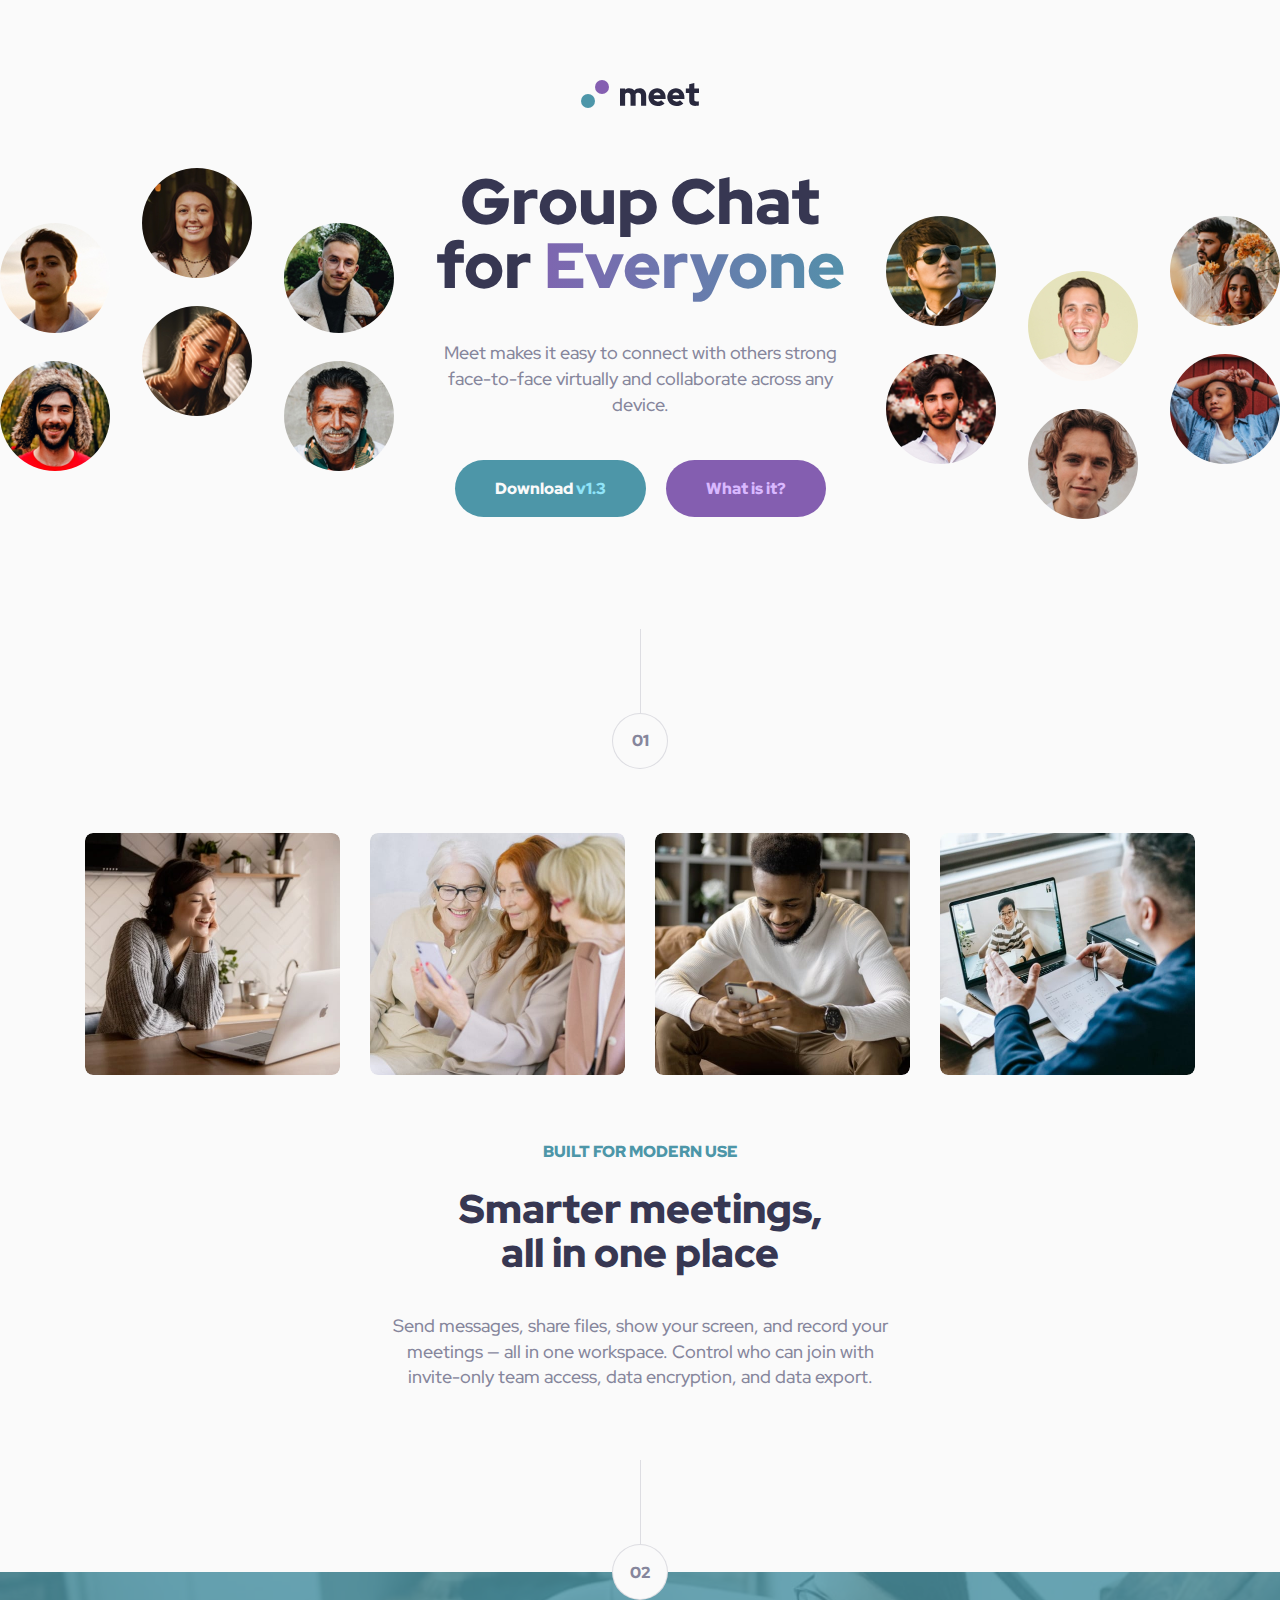
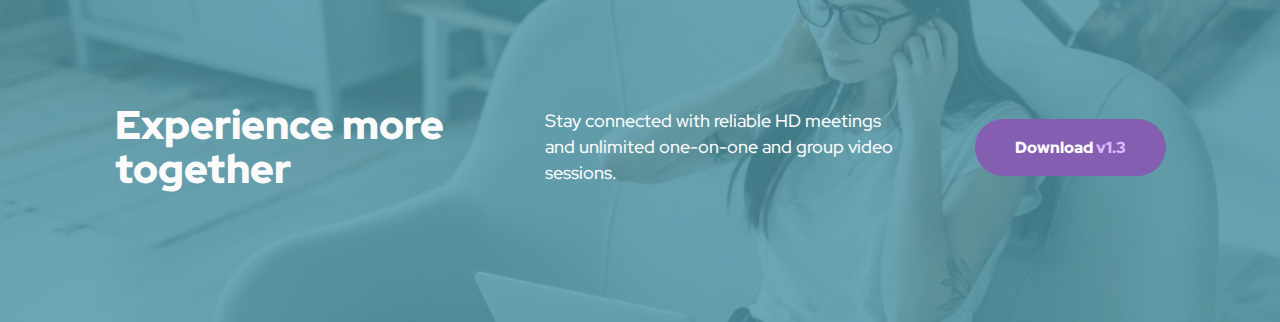
==== index.html @ d9fc196e "final commit" ====
<!DOCTYPE html>
<html lang="en">
<head>
  <meta charset="UTF-8">
  <meta name="viewport" content="width=device-width, initial-scale=1.0">

  <link rel="icon" type="image/png" sizes="32x32" href="./assets/favicon-32x32.png">
  <link rel="stylesheet" href="styles.css">
  <title>Frontend Mentor | Meet landing page</title>
</head>
<body>
  <div>
    <header aria-label="header logo">
      <a href="index.html">
        <div class="meet-logo">
          <img class="meet" src="starter-code/assets/logo.svg" alt="meet logo">
        </div>
      </a>

    </header>
    <!-- hero section wrapper -->
    <main class="hero-wrapper flex-hero" aria-label="banner">
      <div class="hero-img hero-img-left"></div>
      <div class="hero-img-mobile">
        <img src="starter-code/assets/tablet/image-hero.png" alt="">
      </div>
      <div class="hero">
        <h1 class="h1 pb-42">Group Chat<br> for <span class="gradient-text">Everyone</span> </h1>
        <p class="body-text pb-42">Meet makes it easy to connect with others strong face-to-face virtually and collaborate across any device.</p>
        <div class="btn">
          <button class="btn-1">Download <span>v1.3</span></button>
          <button class="btn-2">What is it?</button>
        </div>
      </div>

      <div class="hero-img hero-img-right"></div>
    </main>

    <section class="divider" aria-label="second divider">
      <span class="number-bar flex"></span>
      <span class="number-one flex">01</span>
    </section>

    <!-- photo gallery section -->
    <section class="photo-gallery-wrapper" aria-label="photo gallery">
      <div class="gallery-grid">
        <div class="gallery-container">
          <img src="starter-code/assets/desktop/image-woman-in-videocall.jpg" alt="woman during video call">
        </div>
        <div class="gallery-container">
          <img src="starter-code/assets/desktop/image-women-videochatting.jpg" alt="weman videochatting">
        </div>


        <div class="gallery-container">
          <img src="starter-code/assets/desktop/image-man-texting.jpg" alt="man on a video call">
        </div>
        <div class="gallery-container">
          <img class="d" src="starter-code/assets/desktop/image-men-in-meeting.jpg" alt="men on a video call">
        </div>
      </div>
    </section>

    <!-- explainer section wrapper -->
    <section class="explainer-section-wrapper flex" aria-label="product explainer">
      <span class="overline">Built for modern use</span>
      <h2 class="h2">Smarter meetings,<br>all in one place</h2>
      <p class="body-text">Send messages, share files, show your screen, and record your meetings — all in one workspace. Control who can join with invite-only team access, data encryption, and data export.</p>
    </section>
  </div>

  <section class="divider-2" aria-label="divider">
    <span class="number-bar flex"></span>
    <span class="number-two flex">02</span>
  </section>

  <!-- footer section -->
  <div class="footer-wrapper flex">
    <footer class="flex">
      <h3 class="h2">Experience more together</h3>
      <p class="body-text">Stay connected with reliable HD meetings and unlimited one-on-one and group video sessions.</p>
      <button class="btn-3">Download <span>v1.3</span></button>
    </footer>
  </div>
</body>
</html>
---- styles.css ----
@import url('https://fonts.googleapis.com/css2?family=Red+Hat+Display:wght@300;400;500;600;700;900&display=swap');

* {
  margin: 0;
  padding: 0;
  text-decoration: 0;
  box-sizing: border-box;
  font-size: 16px;
}

/* A elements that don't have a class get default styles */
a:not([class]) {
  text-decoration-skip-ink: auto;
}

/* Make images easier to work with */
img,
picture {
  max-width: 100%;
  display: block;
  line-height: 0;
}

/* Inherit fonts for inputs and buttons */
input,
button,
textarea,
select {
  font: inherit;
}


/* remove all button styles */
button {
  all: unset;
  cursor: pointer;
}

/* colors  */
:root {
  /* primary */
  --dark-cyan: hsla(192, 37%, 48%, 1);
  --dark-violet: hsla(268, 34%, 53%, 1);
  /* secondary */
  --light-cyan: hsla(192, 90%, 77%, 1);
  --light-violet: hsla(268, 100%, 86%, 1);
  /* neutral */
  --black: rgb(55, 55, 82);
  --gray: hsla(240, 10%, 57%, 1);
  --light-gray: hsla(240, 10%, 57%, 0.25);
  --white: hsla(0, 0%, 98%, 1);
  /* buttom hover */
  --cyan-hover: hsla(192, 54%, 64%, 1);
  --violet-hover: hsla(268, 55%, 71%, 1);
}

body {
  min-height: 100vh;
  line-height: 1.3;
  text-rendering: optimizeSpeed;
  font-family: 'IBM Plex Sans';
  background-color: var(--white);
  margin: 0;
}

/* *** utilities *** */

/* headings */
.h1,
.gradient-text {
  font: 900 4rem/100% Red Hat Display, serif;
  color: var(--black);
}

.gradient-text {
  background: linear-gradient(92.19deg, #855FB1 -15.84%, #4D96A9 114.64%);
  -webkit-background-clip: text;
  -webkit-text-fill-color: transparent;
  background-clip: text;
  text-fill-color: transparent;
}

.h2 {
  font: 900 2.5rem/110% Red Hat Display, serif;
  color: var(--black);
}

.body-text {
  font: 500 1.125rem/144% Red Hat Display, serif;
  color: var(--gray);
}

.overline {
  font: 900 1rem/160% Red Hat Display, serif;
  color: var(--dark-cyan);
  text-transform: uppercase;
}

/* buttons */
.btn-1,
.btn-2,
.btn-3 {
  font: 900 1rem/160% Red Hat Display, serif;
  color: var(--white);
  padding: 1rem 2.5rem;
  border-radius: 2rem;
}

/* highlighted button text */
.btn {
  display: flex;
  justify-content: center;
  gap: 1.25rem;
  cursor: pointer;
}

.btn-1 {
  background-color: var(--dark-cyan);
}

.btn-1:hover {
  background-color: var(--cyan-hover);
}


.btn-2,
.btn-3 {
  background-color: var(--dark-violet);
}

.btn-2:hover,
.btn-3:hover {
  background-color: var(--violet-hover);
}

.btn-1 span {
  color: var(--light-cyan);
}

.btn-2,
.btn-3 span {
  color: var(--light-violet);
}


/* padding and margins */
.pb-42 {
  padding-bottom: 2.625rem;
}

/* *** utilities *** */

header {
  display: flex;
  align-items: center;
  justify-content: center;
  margin: 5rem 0 3.75rem 0;
}

.meet-logo {
  display: flex;
  align-items: center;
  justify-content: center;
  gap: 0.875rem;
  flex-direction: row;
}

.meet-logo:hover {
  filter: saturate(3);
}

.meet {
  order: 2;
  transition: ease-out 1s;
}

/* logo hover effect */
.meet,
.icon {
  transition: ease-out 1s;
}

.meet:hover~.icon {
  transform: rotate(720deg);
  filter: blur(0.0625rem);
  transition: cubic-bezier(0.65, 0.05, 0.36, 1) 1s;
}

.icon:hover {
  transform: rotate(-720deg);
  filter: blur(0.0625rem);
  transition: cubic-bezier(0.65, 0.05, 0.36, 1) 1s;
}

/* hero section */

.container {
  max-width: 91.25rem;
}

.hero-wrapper {
  text-align: center;
  gap: 1.75rem;
}

.hero-wrapper .body-text {
  max-width: 36.25rem;
  overflow: hidden;
}

/* flex class for all the page */
.flex,
.flex-hero {
  display: flex;
  align-items: center;
  justify-content: center;
}

.hero-img {
  max-height: 100%;
  object-fit: contain;
  object-position: center;
}

.hero-img-mobile {
  display: none;
}


.hero-img-left {
  content: url(starter-code/assets/desktop/image-hero-left.png);
  margin-bottom: 3rem;
  transition: ease 0.5s;
}

.hero-img-right {
  content: url(starter-code/assets/desktop/image-hero-right.png);
  margin-bottom: -3rem;
  transition: ease 0.5s;
}

.hero-img-left:hover {
  content: url(starter-code/assets/desktop/image-hero-left-hover.png);
  margin-bottom: 3rem;
  transition: ease 0.5s;
  filter: saturate(0.5);
}

.hero-img-right:hover {
  content: url(starter-code/assets/desktop/image-hero-right-hover.png);
  margin-bottom: -3rem;
  transition: ease 0.5s;
  filter: saturate(0.5);
}


/* dividers */

.divider {
  padding-top: 6.875rem;
}

.divider-2 {
  padding-top: 4.375rem;
}

.number-one,
.number-two {
  font: 900 1rem/160% Red Hat Display, serif;
  color: var(--gray);
  background-color: var(--white);
  border: 0.0938rem solid var(--light-gray);
  border-radius: 6.25rem;
  margin: 0 auto;
  width: 3.5rem;
  height: 3.5rem;
}

.number-bar {
  margin: 0 auto;
  content: "";
  width: 0.0625rem;
  height: 5.25rem;
  background-color: var(--light-gray);
}

/* photo gallery section */

.photo-gallery-wrapper {
  display: flex;
  justify-content: center;
}

.gallery-grid {
  display: grid;
  grid-template-columns: repeat(4, 1fr);
  gap: 1.875rem;
  padding-top: 4rem;
  padding-bottom: 4rem;
}

/* max-width 1110px centered */

.gallery-grid,
footer {
  max-width: 69.375rem;
  margin: 0 auto;
}

/* *** */

.gallery-container {
  overflow: hidden;
  border-radius: 0.5rem;
}

.gallery-grid img {
  overflow: hidden;
  border-radius: 0.5rem;
  transition: ease-out 0.5s;
}

.gallery-grid img:hover {
  transition: linear 0.5s;
  transform: scale(1.05) translateX(0.1875rem);
  filter: saturate(2);
}

.gallery-grid {
  transition: linear 0.5s;
}

.gallery-grid:hover>.gallery-container:not(:hover) {
  filter: grayscale(0.6);
  opacity: 0.8;
  transition: linear 0.5s;
}

/* explainer section */

.explainer-section-wrapper {
  flex-direction: column;
  max-width: 32.5rem;
  text-align: center;
  margin: 0 auto;
}

.explainer-section-wrapper .body-text {
  padding-top: 2.375rem;
}

.explainer-section-wrapper .h2 {
  padding-top: 1.375rem;
}


/* footer section */
.footer-wrapper {
  background-color: var(--dark-cyan);
  position: relative;
  z-index: 1;
  height: 21.875rem;
  margin-top: -1.75rem;
}

.number-two {
  position: relative;
  z-index: 2;
}

.flex footer {
  gap: 5rem;
  justify-content: space-between;
}

.footer-wrapper .body-text,
.footer-wrapper .h2 {
  color: var(--white);
  max-width: 21.875rem;
}

.footer-wrapper .btn-1:hover {
  background-color: var(--cyan-hover);
}

.footer-wrapper::before {
  content: "";
  background-image: url(starter-code/assets/desktop/image-footer.jpg);
  background-size: cover;
  position: absolute;
  top: 0rem;
  right: 0rem;
  bottom: 0rem;
  left: 0rem;
  opacity: 0.2;
  z-index: -5;
}

/* breakpoints */

/* tablet breakpoint */

@media (max-width: 79.375rem) {

  .flex-hero {
    flex-direction: column;
  }

  .hero-img,
  .hero-img-left {
    display: none;
  }


  .hero-img-mobile {
    display: flex;
    padding-bottom: 4.375rem;
    padding-left: 1.2rem;
    padding-right: 1.2rem;
    /* width: 100%; */
  }

  .hero-img-mobile:hover {
    content: url(starter-code/assets/tablet/image-hero-hover.png);
  }

  .hero-wrapper .body-text {
    max-width: 32.5rem;
  }

  .explainer-section-wrapper {
    flex-direction: column;
    max-width: 41.25rem;
    text-align: center;
    margin: 0 auto;
  }

  .footer-wrapper {
    height: 26.75rem;
  }

  .flex footer {
    display: flex;
    text-align: center;
    flex-direction: column;
    gap: 2.5rem;
  }

  .footer-wrapper .body-text {
    max-width: 33.4375rem;
  }
}

@media (max-width: 62.5rem) {
  .footer-wrapper::before {
    background-image: url(starter-code/assets/tablet/image-footer.jpg);
  }
}

@media (max-width: 56.25rem) {

  .h1,
  .gradient-text {
    font-size: 3rem;
  }
}

/* mobile breakpoint */
@media (max-width: 50rem) {
  .gallery-grid {
    display: grid;
    grid-template-columns: repeat(2, 1fr);
    gap: 1.5rem;
    margin: 0 1.5rem;
  }

  .explainer-section-wrapper {
    max-width: 25rem;
  }

  .footer-wrapper .h2,
  .h2 {
    font-size: 2rem;
  }

  .btn {
    flex-wrap: wrap;
    align-items: center;
  }

  .flex footer {
    display: flex;
    text-align: center;
    flex-direction: column;
    max-width: 18.75rem;
    gap: 2.5rem;
  }
}

@media (max-width: 37.5rem) {

  .h1,
  .gradient-text {
    font-size: 2.5rem;
  }

  .hero-img-mobile {
    padding-bottom: 3.125rem;
  }

  .explainer-section-wrapper,
  .hero-wrapper .body-text,
  .explainer-section-wrapper .body-text,
  .footer-wrapper .body-text {
    max-width: 18.75rem;
    font-size: 1rem;
  }

  .pb-42 {
    padding-bottom: 2.25rem;
  }

  .hero-img-mobile {
    max-width: 410px;
  }

  .footer-wrapper::before {
    background-image: url(starter-code/assets/mobile/image-footer.jpg);
  }
}

@media (max-width: 25rem) {
  .btn {
    flex-direction: column;
    /* hover */
  }
}

.hero-img-left,
.hero-img-right,
.meet-logo {
  -webkit-animation: slideIn 1s ease-in;
  animation: slideIn 1s ease-out;
}

/* intro animation */

@-webkit-keyframes slideIn {
  0% {
    -webkit-transform: translateY(-20px);
    transform: translateY(-20px);
    opacity: 0;
  }

  100% {
    -webkit-transform: translateY(0px);
    transform: translateX(0px);
    opacity: 1;
  }
}
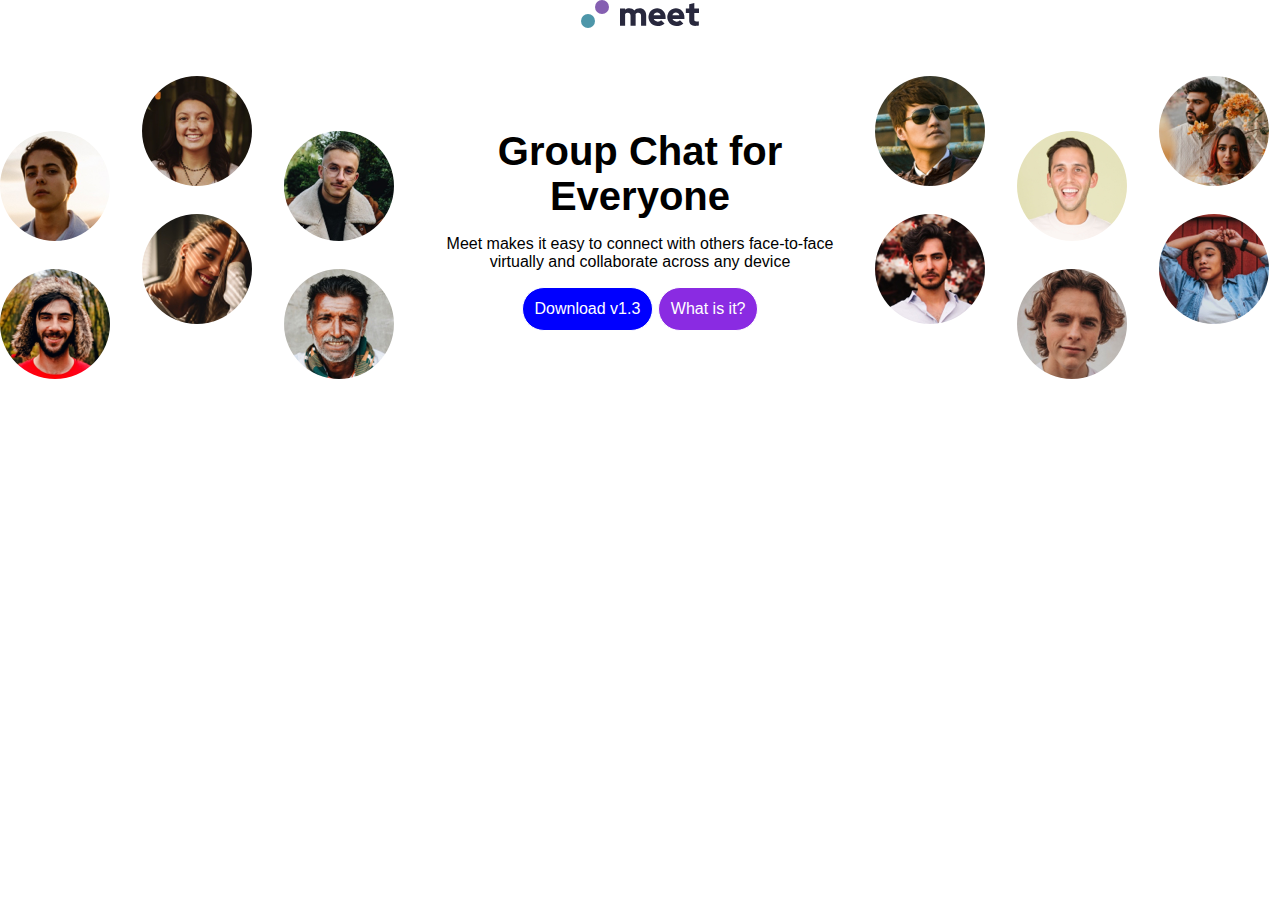
==== commit c87b525a: "first draft" ====
--- a/index.html
+++ b/index.html
@@ -1,86 +1,36 @@
 <!DOCTYPE html>
 <html lang="en">
 <head>
-  <meta charset="UTF-8">
-  <meta name="viewport" content="width=device-width, initial-scale=1.0">
-
-  <link rel="icon" type="image/png" sizes="32x32" href="./assets/favicon-32x32.png">
-  <link rel="stylesheet" href="styles.css">
-  <title>Frontend Mentor | Meet landing page</title>
+    <meta charset="UTF-8">
+    <meta name="viewport" content="width=device-width, initial-scale=1.0">
+    <title>Meet landing page</title>
+    <link href="styles.css" rel="stylesheet">
 </head>
 <body>
-  <div>
-    <header aria-label="header logo">
-      <a href="index.html">
-        <div class="meet-logo">
-          <img class="meet" src="starter-code/assets/logo.svg" alt="meet logo">
-        </div>
-      </a>
-
+    <header>
+        <img src="starter-code/assets/logo.svg">
     </header>
-    <!-- hero section wrapper -->
-    <main class="hero-wrapper flex-hero" aria-label="banner">
-      <div class="hero-img hero-img-left"></div>
-      <div class="hero-img-mobile">
-        <img src="starter-code/assets/tablet/image-hero.png" alt="">
-      </div>
-      <div class="hero">
-        <h1 class="h1 pb-42">Group Chat<br> for <span class="gradient-text">Everyone</span> </h1>
-        <p class="body-text pb-42">Meet makes it easy to connect with others strong face-to-face virtually and collaborate across any device.</p>
-        <div class="btn">
-          <button class="btn-1">Download <span>v1.3</span></button>
-          <button class="btn-2">What is it?</button>
-        </div>
-      </div>
-
-      <div class="hero-img hero-img-right"></div>
-    </main>
-
-    <section class="divider" aria-label="second divider">
-      <span class="number-bar flex"></span>
-      <span class="number-one flex">01</span>
-    </section>
-
-    <!-- photo gallery section -->
-    <section class="photo-gallery-wrapper" aria-label="photo gallery">
-      <div class="gallery-grid">
-        <div class="gallery-container">
-          <img src="starter-code/assets/desktop/image-woman-in-videocall.jpg" alt="woman during video call">
-        </div>
-        <div class="gallery-container">
-          <img src="starter-code/assets/desktop/image-women-videochatting.jpg" alt="weman videochatting">
+    <main>
+        <div class="flex switcher-top">
+            <div class="image-desktop">
+                <img src="starter-code/assets/desktop/image-hero-left.png">
+            </div>
+            <div class="stack">
+                <h2>Group Chat for Everyone</h2>
+                <p>Meet makes it easy to connect with others face-to-face
+                    virtually and collaborate across any device
+                </p>
+                <div class="switcher-button">
+                    <button>Download v1.3</button>
+                    <button>What is it?</button>
+                </div>
+            </div>
+            <div class="image-desktop">
+                <img src="starter-code/assets/desktop/image-hero-right.png">
+            </div>
         </div>
 
-
-        <div class="gallery-container">
-          <img src="starter-code/assets/desktop/image-man-texting.jpg" alt="man on a video call">
-        </div>
-        <div class="gallery-container">
-          <img class="d" src="starter-code/assets/desktop/image-men-in-meeting.jpg" alt="men on a video call">
-        </div>
-      </div>
-    </section>
-
-    <!-- explainer section wrapper -->
-    <section class="explainer-section-wrapper flex" aria-label="product explainer">
-      <span class="overline">Built for modern use</span>
-      <h2 class="h2">Smarter meetings,<br>all in one place</h2>
-      <p class="body-text">Send messages, share files, show your screen, and record your meetings — all in one workspace. Control who can join with invite-only team access, data encryption, and data export.</p>
-    </section>
-  </div>
-
-  <section class="divider-2" aria-label="divider">
-    <span class="number-bar flex"></span>
-    <span class="number-two flex">02</span>
-  </section>
-
-  <!-- footer section -->
-  <div class="footer-wrapper flex">
-    <footer class="flex">
-      <h3 class="h2">Experience more together</h3>
-      <p class="body-text">Stay connected with reliable HD meetings and unlimited one-on-one and group video sessions.</p>
-      <button class="btn-3">Download <span>v1.3</span></button>
-    </footer>
-  </div>
+        
+    </main>
 </body>
 </html>--- a/styles.css
+++ b/styles.css
@@ -1,560 +1,61 @@
-@import url('https://fonts.googleapis.com/css2?family=Red+Hat+Display:wght@300;400;500;600;700;900&display=swap');
+*,
+*::before,
+*::after {
+    box-sizing: border-box;
+}
 
 * {
-  margin: 0;
-  padding: 0;
-  text-decoration: 0;
-  box-sizing: border-box;
-  font-size: 16px;
+    margin: 0;
+    padding: 0;
+    font-family: sans-serif;
+    font-size: 1rem;
 }
 
-/* A elements that don't have a class get default styles */
-a:not([class]) {
-  text-decoration-skip-ink: auto;
+header > img {
+    display: block;
+    margin-inline: auto;
+    margin-block-end: 3rem;
 }
 
-/* Make images easier to work with */
-img,
-picture {
-  max-width: 100%;
-  display: block;
-  line-height: 0;
+.flex {
+    display:flex;
+    gap: 2rem;
 }
 
-/* Inherit fonts for inputs and buttons */
-input,
-button,
-textarea,
-select {
-  font: inherit;
+.stack {
+    display: flex;
+    flex-direction: column;
+    justify-content: center;
+    text-align: center;
 }
 
-
-/* remove all button styles */
-button {
-  all: unset;
-  cursor: pointer;
+.stack > *  + *{
+    margin-block-start: 1rem;
 }
 
-/* colors  */
-:root {
-  /* primary */
-  --dark-cyan: hsla(192, 37%, 48%, 1);
-  --dark-violet: hsla(268, 34%, 53%, 1);
-  /* secondary */
-  --light-cyan: hsla(192, 90%, 77%, 1);
-  --light-violet: hsla(268, 100%, 86%, 1);
-  /* neutral */
-  --black: rgb(55, 55, 82);
-  --gray: hsla(240, 10%, 57%, 1);
-  --light-gray: hsla(240, 10%, 57%, 0.25);
-  --white: hsla(0, 0%, 98%, 1);
-  /* buttom hover */
-  --cyan-hover: hsla(192, 54%, 64%, 1);
-  --violet-hover: hsla(268, 55%, 71%, 1);
+.stack > h2 {
+    font-size: 250%;
 }
 
-body {
-  min-height: 100vh;
-  line-height: 1.3;
-  text-rendering: optimizeSpeed;
-  font-family: 'IBM Plex Sans';
-  background-color: var(--white);
-  margin: 0;
+img {
+    max-inline-size: 100%;
 }
 
-/* *** utilities *** */
-
-/* headings */
-.h1,
-.gradient-text {
-  font: 900 4rem/100% Red Hat Display, serif;
-  color: var(--black);
+.flex > * {
+    flex: 1 1 33%;
 }
 
-.gradient-text {
-  background: linear-gradient(92.19deg, #855FB1 -15.84%, #4D96A9 114.64%);
-  -webkit-background-clip: text;
-  -webkit-text-fill-color: transparent;
-  background-clip: text;
-  text-fill-color: transparent;
+.switcher-button button{
+    border: thin solid;
+    border-radius: 2em;
+    padding: 0.75em;
+    color: white;
 }
 
-.h2 {
-  font: 900 2.5rem/110% Red Hat Display, serif;
-  color: var(--black);
+.switcher-button button:first-child {
+    background-color: blue;
 }
 
-.body-text {
-  font: 500 1.125rem/144% Red Hat Display, serif;
-  color: var(--gray);
-}
-
-.overline {
-  font: 900 1rem/160% Red Hat Display, serif;
-  color: var(--dark-cyan);
-  text-transform: uppercase;
-}
-
-/* buttons */
-.btn-1,
-.btn-2,
-.btn-3 {
-  font: 900 1rem/160% Red Hat Display, serif;
-  color: var(--white);
-  padding: 1rem 2.5rem;
-  border-radius: 2rem;
-}
-
-/* highlighted button text */
-.btn {
-  display: flex;
-  justify-content: center;
-  gap: 1.25rem;
-  cursor: pointer;
-}
-
-.btn-1 {
-  background-color: var(--dark-cyan);
-}
-
-.btn-1:hover {
-  background-color: var(--cyan-hover);
-}
-
-
-.btn-2,
-.btn-3 {
-  background-color: var(--dark-violet);
-}
-
-.btn-2:hover,
-.btn-3:hover {
-  background-color: var(--violet-hover);
-}
-
-.btn-1 span {
-  color: var(--light-cyan);
-}
-
-.btn-2,
-.btn-3 span {
-  color: var(--light-violet);
-}
-
-
-/* padding and margins */
-.pb-42 {
-  padding-bottom: 2.625rem;
-}
-
-/* *** utilities *** */
-
-header {
-  display: flex;
-  align-items: center;
-  justify-content: center;
-  margin: 5rem 0 3.75rem 0;
-}
-
-.meet-logo {
-  display: flex;
-  align-items: center;
-  justify-content: center;
-  gap: 0.875rem;
-  flex-direction: row;
-}
-
-.meet-logo:hover {
-  filter: saturate(3);
-}
-
-.meet {
-  order: 2;
-  transition: ease-out 1s;
-}
-
-/* logo hover effect */
-.meet,
-.icon {
-  transition: ease-out 1s;
-}
-
-.meet:hover~.icon {
-  transform: rotate(720deg);
-  filter: blur(0.0625rem);
-  transition: cubic-bezier(0.65, 0.05, 0.36, 1) 1s;
-}
-
-.icon:hover {
-  transform: rotate(-720deg);
-  filter: blur(0.0625rem);
-  transition: cubic-bezier(0.65, 0.05, 0.36, 1) 1s;
-}
-
-/* hero section */
-
-.container {
-  max-width: 91.25rem;
-}
-
-.hero-wrapper {
-  text-align: center;
-  gap: 1.75rem;
-}
-
-.hero-wrapper .body-text {
-  max-width: 36.25rem;
-  overflow: hidden;
-}
-
-/* flex class for all the page */
-.flex,
-.flex-hero {
-  display: flex;
-  align-items: center;
-  justify-content: center;
-}
-
-.hero-img {
-  max-height: 100%;
-  object-fit: contain;
-  object-position: center;
-}
-
-.hero-img-mobile {
-  display: none;
-}
-
-
-.hero-img-left {
-  content: url(starter-code/assets/desktop/image-hero-left.png);
-  margin-bottom: 3rem;
-  transition: ease 0.5s;
-}
-
-.hero-img-right {
-  content: url(starter-code/assets/desktop/image-hero-right.png);
-  margin-bottom: -3rem;
-  transition: ease 0.5s;
-}
-
-.hero-img-left:hover {
-  content: url(starter-code/assets/desktop/image-hero-left-hover.png);
-  margin-bottom: 3rem;
-  transition: ease 0.5s;
-  filter: saturate(0.5);
-}
-
-.hero-img-right:hover {
-  content: url(starter-code/assets/desktop/image-hero-right-hover.png);
-  margin-bottom: -3rem;
-  transition: ease 0.5s;
-  filter: saturate(0.5);
-}
-
-
-/* dividers */
-
-.divider {
-  padding-top: 6.875rem;
-}
-
-.divider-2 {
-  padding-top: 4.375rem;
-}
-
-.number-one,
-.number-two {
-  font: 900 1rem/160% Red Hat Display, serif;
-  color: var(--gray);
-  background-color: var(--white);
-  border: 0.0938rem solid var(--light-gray);
-  border-radius: 6.25rem;
-  margin: 0 auto;
-  width: 3.5rem;
-  height: 3.5rem;
-}
-
-.number-bar {
-  margin: 0 auto;
-  content: "";
-  width: 0.0625rem;
-  height: 5.25rem;
-  background-color: var(--light-gray);
-}
-
-/* photo gallery section */
-
-.photo-gallery-wrapper {
-  display: flex;
-  justify-content: center;
-}
-
-.gallery-grid {
-  display: grid;
-  grid-template-columns: repeat(4, 1fr);
-  gap: 1.875rem;
-  padding-top: 4rem;
-  padding-bottom: 4rem;
-}
-
-/* max-width 1110px centered */
-
-.gallery-grid,
-footer {
-  max-width: 69.375rem;
-  margin: 0 auto;
-}
-
-/* *** */
-
-.gallery-container {
-  overflow: hidden;
-  border-radius: 0.5rem;
-}
-
-.gallery-grid img {
-  overflow: hidden;
-  border-radius: 0.5rem;
-  transition: ease-out 0.5s;
-}
-
-.gallery-grid img:hover {
-  transition: linear 0.5s;
-  transform: scale(1.05) translateX(0.1875rem);
-  filter: saturate(2);
-}
-
-.gallery-grid {
-  transition: linear 0.5s;
-}
-
-.gallery-grid:hover>.gallery-container:not(:hover) {
-  filter: grayscale(0.6);
-  opacity: 0.8;
-  transition: linear 0.5s;
-}
-
-/* explainer section */
-
-.explainer-section-wrapper {
-  flex-direction: column;
-  max-width: 32.5rem;
-  text-align: center;
-  margin: 0 auto;
-}
-
-.explainer-section-wrapper .body-text {
-  padding-top: 2.375rem;
-}
-
-.explainer-section-wrapper .h2 {
-  padding-top: 1.375rem;
-}
-
-
-/* footer section */
-.footer-wrapper {
-  background-color: var(--dark-cyan);
-  position: relative;
-  z-index: 1;
-  height: 21.875rem;
-  margin-top: -1.75rem;
-}
-
-.number-two {
-  position: relative;
-  z-index: 2;
-}
-
-.flex footer {
-  gap: 5rem;
-  justify-content: space-between;
-}
-
-.footer-wrapper .body-text,
-.footer-wrapper .h2 {
-  color: var(--white);
-  max-width: 21.875rem;
-}
-
-.footer-wrapper .btn-1:hover {
-  background-color: var(--cyan-hover);
-}
-
-.footer-wrapper::before {
-  content: "";
-  background-image: url(starter-code/assets/desktop/image-footer.jpg);
-  background-size: cover;
-  position: absolute;
-  top: 0rem;
-  right: 0rem;
-  bottom: 0rem;
-  left: 0rem;
-  opacity: 0.2;
-  z-index: -5;
-}
-
-/* breakpoints */
-
-/* tablet breakpoint */
-
-@media (max-width: 79.375rem) {
-
-  .flex-hero {
-    flex-direction: column;
-  }
-
-  .hero-img,
-  .hero-img-left {
-    display: none;
-  }
-
-
-  .hero-img-mobile {
-    display: flex;
-    padding-bottom: 4.375rem;
-    padding-left: 1.2rem;
-    padding-right: 1.2rem;
-    /* width: 100%; */
-  }
-
-  .hero-img-mobile:hover {
-    content: url(starter-code/assets/tablet/image-hero-hover.png);
-  }
-
-  .hero-wrapper .body-text {
-    max-width: 32.5rem;
-  }
-
-  .explainer-section-wrapper {
-    flex-direction: column;
-    max-width: 41.25rem;
-    text-align: center;
-    margin: 0 auto;
-  }
-
-  .footer-wrapper {
-    height: 26.75rem;
-  }
-
-  .flex footer {
-    display: flex;
-    text-align: center;
-    flex-direction: column;
-    gap: 2.5rem;
-  }
-
-  .footer-wrapper .body-text {
-    max-width: 33.4375rem;
-  }
-}
-
-@media (max-width: 62.5rem) {
-  .footer-wrapper::before {
-    background-image: url(starter-code/assets/tablet/image-footer.jpg);
-  }
-}
-
-@media (max-width: 56.25rem) {
-
-  .h1,
-  .gradient-text {
-    font-size: 3rem;
-  }
-}
-
-/* mobile breakpoint */
-@media (max-width: 50rem) {
-  .gallery-grid {
-    display: grid;
-    grid-template-columns: repeat(2, 1fr);
-    gap: 1.5rem;
-    margin: 0 1.5rem;
-  }
-
-  .explainer-section-wrapper {
-    max-width: 25rem;
-  }
-
-  .footer-wrapper .h2,
-  .h2 {
-    font-size: 2rem;
-  }
-
-  .btn {
-    flex-wrap: wrap;
-    align-items: center;
-  }
-
-  .flex footer {
-    display: flex;
-    text-align: center;
-    flex-direction: column;
-    max-width: 18.75rem;
-    gap: 2.5rem;
-  }
-}
-
-@media (max-width: 37.5rem) {
-
-  .h1,
-  .gradient-text {
-    font-size: 2.5rem;
-  }
-
-  .hero-img-mobile {
-    padding-bottom: 3.125rem;
-  }
-
-  .explainer-section-wrapper,
-  .hero-wrapper .body-text,
-  .explainer-section-wrapper .body-text,
-  .footer-wrapper .body-text {
-    max-width: 18.75rem;
-    font-size: 1rem;
-  }
-
-  .pb-42 {
-    padding-bottom: 2.25rem;
-  }
-
-  .hero-img-mobile {
-    max-width: 410px;
-  }
-
-  .footer-wrapper::before {
-    background-image: url(starter-code/assets/mobile/image-footer.jpg);
-  }
-}
-
-@media (max-width: 25rem) {
-  .btn {
-    flex-direction: column;
-    /* hover */
-  }
-}
-
-.hero-img-left,
-.hero-img-right,
-.meet-logo {
-  -webkit-animation: slideIn 1s ease-in;
-  animation: slideIn 1s ease-out;
-}
-
-/* intro animation */
-
-@-webkit-keyframes slideIn {
-  0% {
-    -webkit-transform: translateY(-20px);
-    transform: translateY(-20px);
-    opacity: 0;
-  }
-
-  100% {
-    -webkit-transform: translateY(0px);
-    transform: translateX(0px);
-    opacity: 1;
-  }
+.switcher-button button:last-child {
+    background-color: blueviolet;
 }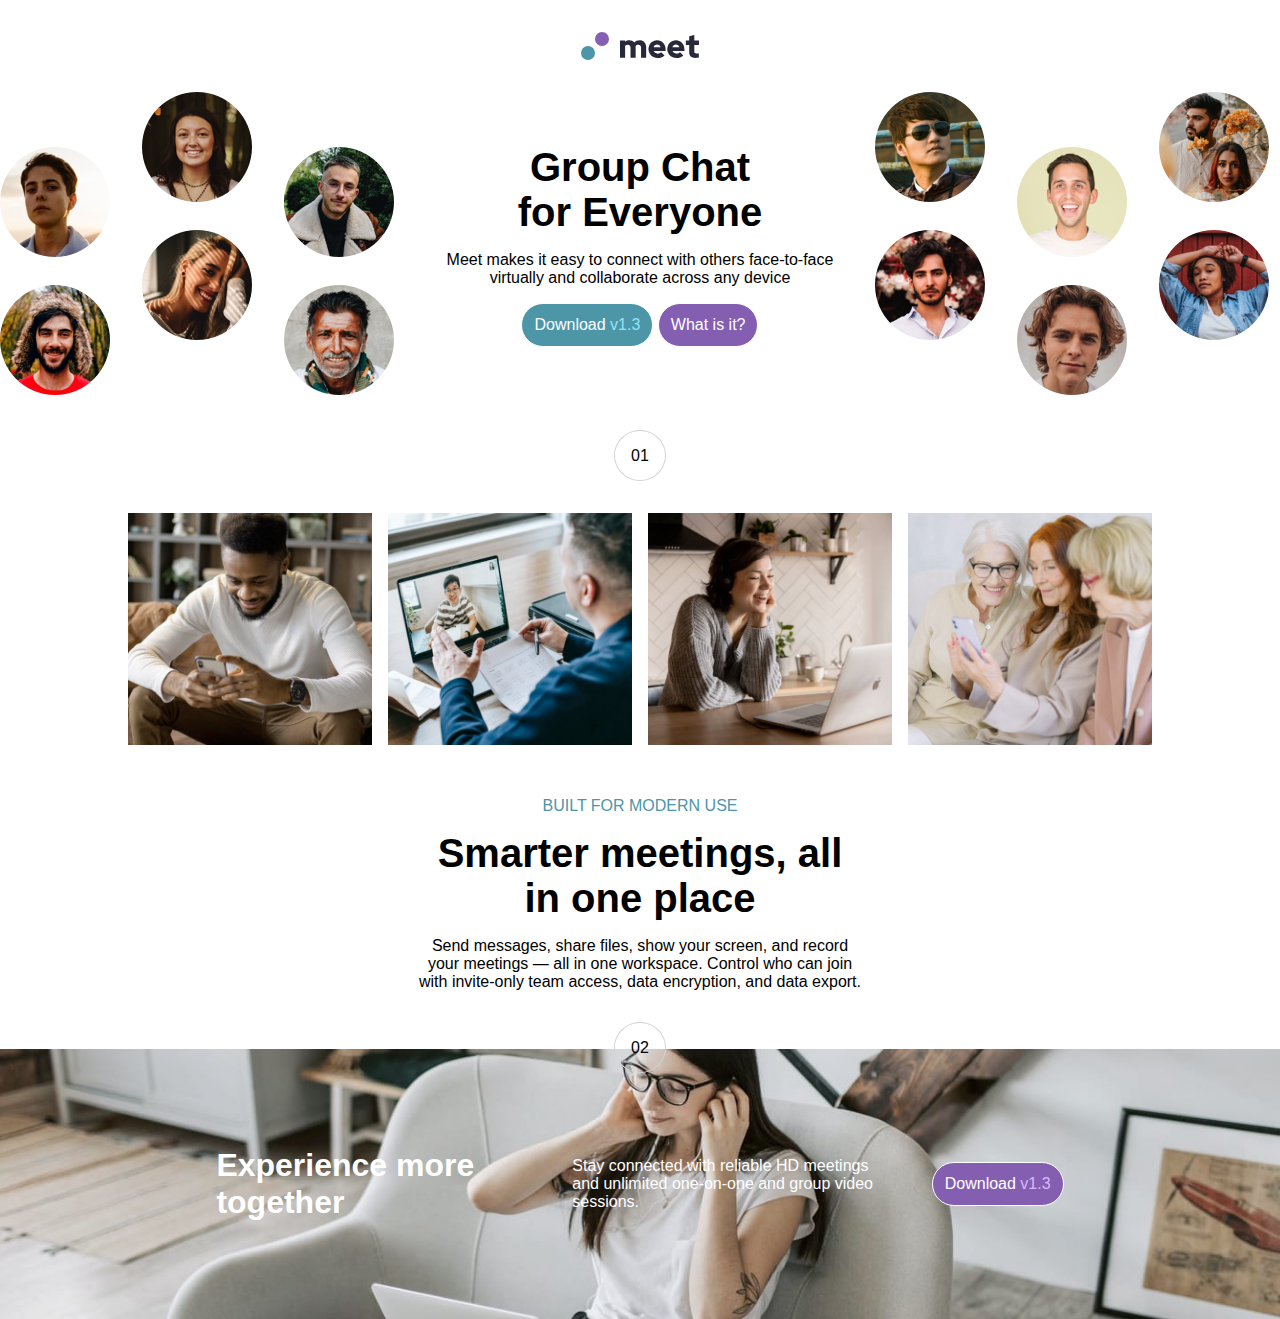
==== commit f6873cda: "final commit" ====
--- a/index.html
+++ b/index.html
@@ -11,17 +11,21 @@
         <img src="starter-code/assets/logo.svg">
     </header>
     <main>
+        
         <div class="flex switcher-top">
+            <div class="image-tablet">
+                <img src="starter-code/assets/tablet/image-hero.png">
+            </div>
             <div class="image-desktop">
                 <img src="starter-code/assets/desktop/image-hero-left.png">
             </div>
             <div class="stack">
-                <h2>Group Chat for Everyone</h2>
+                <h2>Group Chat<br/> for Everyone</h2>
                 <p>Meet makes it easy to connect with others face-to-face
                     virtually and collaborate across any device
                 </p>
                 <div class="switcher-button">
-                    <button>Download v1.3</button>
+                    <button>Download <span class="blue">v1.3</span></button>
                     <button>What is it?</button>
                 </div>
             </div>
@@ -30,7 +34,50 @@
             </div>
         </div>
 
-        
+        <section class="divider-first">
+            <div class="vertical-bar"></div>
+            <span class="number">01</span>
+        </section>
+
+        <section class="gallery">
+            <div>
+                <img src="starter-code/assets/desktop/image-man-texting.jpg" alt="">
+            </div>
+            <div>
+                <img src="starter-code/assets/desktop/image-men-in-meeting.jpg" alt="">
+            </div>
+            <div>
+                <img src="starter-code/assets/desktop/image-woman-in-videocall.jpg" alt="">
+            </div>
+            <div>
+                <img src="starter-code/assets/desktop/image-women-videochatting.jpg" alt="">
+            </div>
+        </section>
+
+        <section class="description">
+            <div class="stack">
+                <p class="cyan">BUILT FOR MODERN USE</p>
+                <h2>Smarter meetings, all in one place</h2>
+                <p>Send messages, share files, show your screen, and record your meetings — all in one 
+                    workspace. Control who can join with invite-only team access, data encryption, and data export.
+                </p>
+            </div>
+        </section>
+
+        <section class="divider-first">
+            <div class="vertical-bar"></div>
+            <span class="number">02</span>
+        </section>
+
+
+        <footer>
+            <div class="switcher-bottom">
+                <h2>Experience more together</h2>
+                <p>Stay connected with reliable HD meetings and unlimited one-on-one and group video sessions.   
+                </p>
+                <button>Download <span class="violet">v1.3</span></button>
+            </div>
+        </footer>
     </main>
 </body>
 </html>--- a/styles.css
+++ b/styles.css
@@ -14,12 +14,16 @@
 header > img {
     display: block;
     margin-inline: auto;
-    margin-block-end: 3rem;
+    margin-block: 2rem;
 }
 
 .flex {
     display:flex;
     gap: 2rem;
+}
+
+.blue {
+    color: hsl(192, 90%,77%);
 }
 
 .stack {
@@ -53,9 +57,112 @@
 }
 
 .switcher-button button:first-child {
-    background-color: blue;
+    background-color: hsl(192, 37%, 48%);
 }
 
 .switcher-button button:last-child {
-    background-color: blueviolet;
+    background-color: hsl(268, 34%, 53%);
+}
+
+.divider-first {
+    margin-inline: auto;
+    margin-block: 3rem;
+    max-inline-size: max-content;
+}
+
+.divider-first > span {
+    border: thin solid lightgray;
+    border-radius: 50%;
+    padding: 1rem;
+}
+
+.gallery {
+    max-inline-size: 80%;
+    margin-inline: auto;
+    display: grid;
+    grid-template-columns: repeat(4, 1fr);
+    gap: 1rem;
+}
+
+.description {
+    max-inline-size: 50ch;
+    margin-inline: auto;
+    margin-block: 3rem;
+}
+
+.cyan {
+    color: hsl(192, 37%, 48%);
+}
+
+.switcher-bottom {
+    display: flex;
+    justify-content: space-evenly;
+    align-items: center;
+}
+
+.switcher-bottom > button {
+    padding: 0.75em;
+    border-radius: 2em;
+    border: thin solid;
+    background-color: hsl(268, 34%, 53%);
+    color: white;
+    margin-inline-start: 3rem;
+}
+
+.switcher-bottom > h2 {
+    font-size: 2em;
+    max-inline-size: 20ch;
+}
+
+.switcher-bottom > p {
+    max-inline-size: 35ch;
+}
+
+footer {
+    background-image: url(starter-code/assets/desktop/image-footer.jpg);
+    background-size: cover;
+    block-size: 30vh;
+    display: flex;
+    justify-content: space-evenly;
+    color: white;
+    margin-block-start: -3.5em;
+}
+
+.violet {
+    color: hsl(268, 100%,86%);
+}
+
+.image-tablet {
+    display: none;
+}
+
+@media (max-width : 50rem) {
+    .flex {
+        flex-direction: column;
+    }
+    .image-tablet {
+        display: block;
+    }
+    .image-desktop {
+        display: none;
+    }
+    .stack {
+        max-inline-size: 45ch;
+        margin-inline: auto;
+    }
+
+    .switcher-bottom {
+        flex-direction: column;
+        text-align: center;
+    }
+
+    footer {
+        background-image: url(starter-code/assets/tablet/image-footer.jpg);
+    }
+}
+
+@media (max-width : 30rem) {
+    .gallery {
+        grid-template-columns: repeat(2, 1fr);
+    }
 }